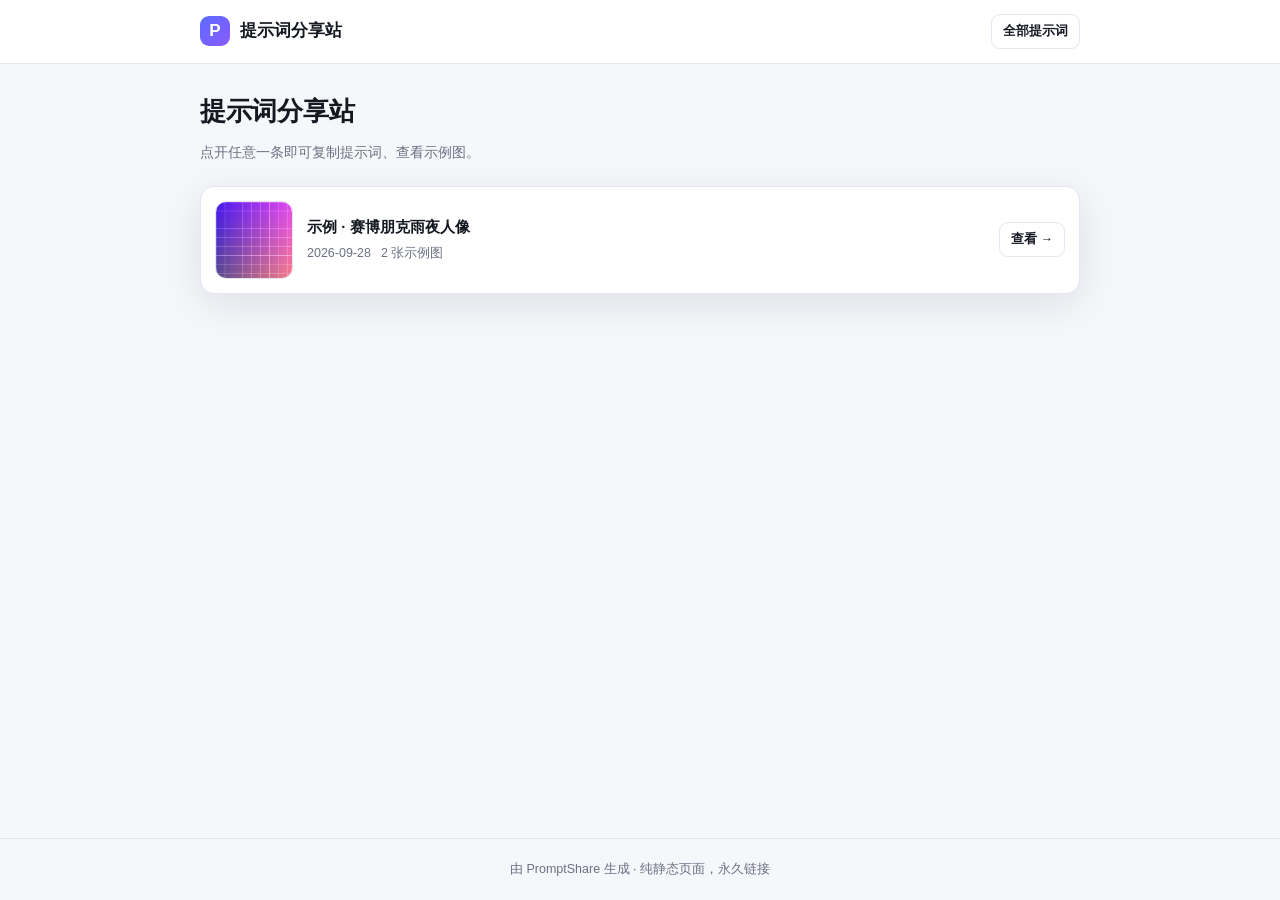
==== index.html @ d7512b42 "更新提示词站 2026-09-28 10:03" ====
<!DOCTYPE html>
<html lang="zh-CN">
<head>
<meta charset="UTF-8" />
<meta name="viewport" content="width=device-width, initial-scale=1" />
<title>提示词分享站</title>
<link rel="stylesheet" href="assets/style.css" />
<link rel="icon" href="data:image/svg+xml,%3Csvg xmlns='http://www.w3.org/2000/svg' viewBox='0 0 100 100'%3E%3Ctext y='.9em' font-size='90'%3E%F0%9F%93%9D%3C/text%3E%3C/svg%3E" />
</head>
<body>
<header class="top"><div class="inner">
  <a class="brand" href="index.html"><span class="brand-mark">P</span><span>提示词分享站</span></a>
  <a class="btn sm" href="index.html">全部提示词</a>
</div></header>
<main class="wrap">
  <h1>提示词分享站</h1>
  <p class="lead">点开任意一条即可复制提示词、查看示例图。</p>
  <div class="list">
    <a class="item" href="p/jgbd9d8hfj.html">
      <img src="assets/img/jgbd9d8hfj-1.png" alt="" loading="lazy" />
      <div class="b">
        <div class="t">示例 · 赛博朋克雨夜人像</div>
        <div class="s"><span>2026-09-28</span><span>2 张示例图</span></div>
      </div>
      <span class="btn sm">查看 →</span>
    </a>
</div>
</main>
<footer>由 PromptShare 生成 · 纯静态页面，永久链接</footer>
<div id="toast"></div>
<script src="assets/app.js"></script>
</body>
</html>
---- assets/style.css ----
/* PromptShare 静态站样式 */
:root{
  --bg:#f6f7fb;--panel:#fff;--panel-2:#f0f2f8;--text:#141821;--muted:#6a7182;
  --line:#e3e6ef;--brand:#5b6cff;--brand-2:#8a5bff;--code-bg:#0f1220;--code-text:#e6e9f5;
  --shadow:0 10px 40px rgba(20,24,33,.10);--radius:16px;
}
@media (prefers-color-scheme:dark){
  :root{--bg:#0b0d14;--panel:#141824;--panel-2:#1b2030;--text:#e9ecf5;--muted:#9aa2b5;
    --line:#242a3a;--brand:#7c8bff;--brand-2:#a97bff;--code-bg:#0a0c14;--code-text:#dfe4f4;
    --shadow:0 10px 40px rgba(0,0,0,.45);}
}
*{box-sizing:border-box}
body{margin:0;background:var(--bg);color:var(--text);min-height:100vh;display:flex;flex-direction:column;
  font:15px/1.65 -apple-system,BlinkMacSystemFont,"Segoe UI","PingFang SC","Hiragino Sans GB","Microsoft YaHei",sans-serif;
  -webkit-font-smoothing:antialiased}
a{color:var(--brand);text-decoration:none}
.wrap{flex:1;width:100%;max-width:920px;margin:0 auto;padding:26px 20px 60px}
header.top{border-bottom:1px solid var(--line);background:var(--panel)}
header.top .inner{max-width:920px;margin:0 auto;padding:14px 20px;display:flex;align-items:center;justify-content:space-between;gap:12px}
.brand{display:flex;align-items:center;gap:10px;color:var(--text);font-weight:600;font-size:17px}
.brand-mark{width:30px;height:30px;border-radius:9px;display:grid;place-items:center;color:#fff;font-weight:800;
  background:linear-gradient(135deg,var(--brand),var(--brand-2))}
.brand b{color:var(--brand)}
h1{font-size:26px;margin:0 0 8px;letter-spacing:-.3px;word-break:break-word}
h2{font-size:15px;margin:0}
.lead{color:#6a7182;font-size:14px;margin:0 0 22px}
.card{background:var(--panel);border:1px solid var(--line);border-radius:var(--radius);box-shadow:var(--shadow);padding:20px;margin-bottom:16px}
.meta{color:var(--muted);font-size:13px;display:flex;gap:12px;flex-wrap:wrap;margin-top:4px}
.chip{padding:3px 10px;border-radius:999px;background:var(--panel-2);border:1px solid var(--line);font-size:12.5px;color:var(--muted)}
.block{margin-bottom:16px;background:var(--panel);border:1px solid var(--line);border-radius:var(--radius);box-shadow:var(--shadow);padding:18px}
.block-head{display:flex;justify-content:space-between;align-items:center;gap:10px;margin-bottom:10px}
.block-head h2{display:flex;align-items:center;gap:7px}
pre.prompt{margin:0;padding:16px;border-radius:12px;background:var(--code-bg);color:var(--code-text);
  font-family:ui-monospace,SFMono-Regular,Menlo,Consolas,monospace;font-size:13.5px;line-height:1.72;
  white-space:pre-wrap;word-break:break-word;overflow:auto}
.notes{color:var(--muted);font-size:14px;white-space:pre-wrap}
.btn{display:inline-flex;align-items:center;gap:6px;cursor:pointer;padding:9px 16px;border-radius:11px;
  border:1px solid var(--line);background:var(--panel);color:var(--text);font:inherit;font-size:13.5px;font-weight:600;transition:.18s}
.btn:hover{transform:translateY(-1px);box-shadow:var(--shadow)}
.btn.primary{background:linear-gradient(135deg,var(--brand),var(--brand-2));border-color:transparent;color:#fff}
.btn.sm{padding:6px 11px;font-size:12.5px;border-radius:9px}
.gallery{display:grid;grid-template-columns:repeat(auto-fill,minmax(170px,1fr));gap:12px}
.gallery a{display:block;border-radius:13px;overflow:hidden;border:1px solid var(--line);background:var(--panel-2)}
.gallery img{width:100%;display:block;aspect-ratio:1;object-fit:cover;transition:.25s}
.gallery a:hover img{transform:scale(1.04)}
.list{display:flex;flex-direction:column;gap:12px}
.item{display:flex;gap:14px;align-items:center;padding:14px;border:1px solid var(--line);border-radius:14px;
  background:var(--panel);box-shadow:var(--shadow);color:var(--text)}
.item img,.item .ph{width:78px;height:78px;border-radius:11px;object-fit:cover;flex:0 0 auto;background:var(--panel-2);border:1px solid var(--line)}
.item .ph{display:grid;place-items:center;color:var(--muted);font-size:22px;border-style:dashed}
.item .b{flex:1;min-width:0}
.item .t{font-weight:600;margin-bottom:3px;word-break:break-word}
.item .s{color:var(--muted);font-size:12.5px;display:flex;gap:10px;flex-wrap:wrap}
.empty{text-align:center;color:var(--muted);padding:50px 20px}
.empty .big{font-size:34px;margin-bottom:10px}
footer{text-align:center;color:var(--muted);font-size:12.5px;padding:20px;border-top:1px solid var(--line)}
.back{display:inline-block;margin-bottom:14px;font-size:13.5px;color:var(--muted)}
#toast{position:fixed;left:50%;bottom:26px;transform:translateX(-50%);background:#141824;color:#fff;
  padding:10px 18px;border-radius:11px;font-size:13.5px;box-shadow:0 12px 34px rgba(0,0,0,.35);display:none}
@media (max-width:620px){.wrap{padding:18px 14px 44px}h1{font-size:21px}.item img,.item .ph{width:60px;height:60px}}
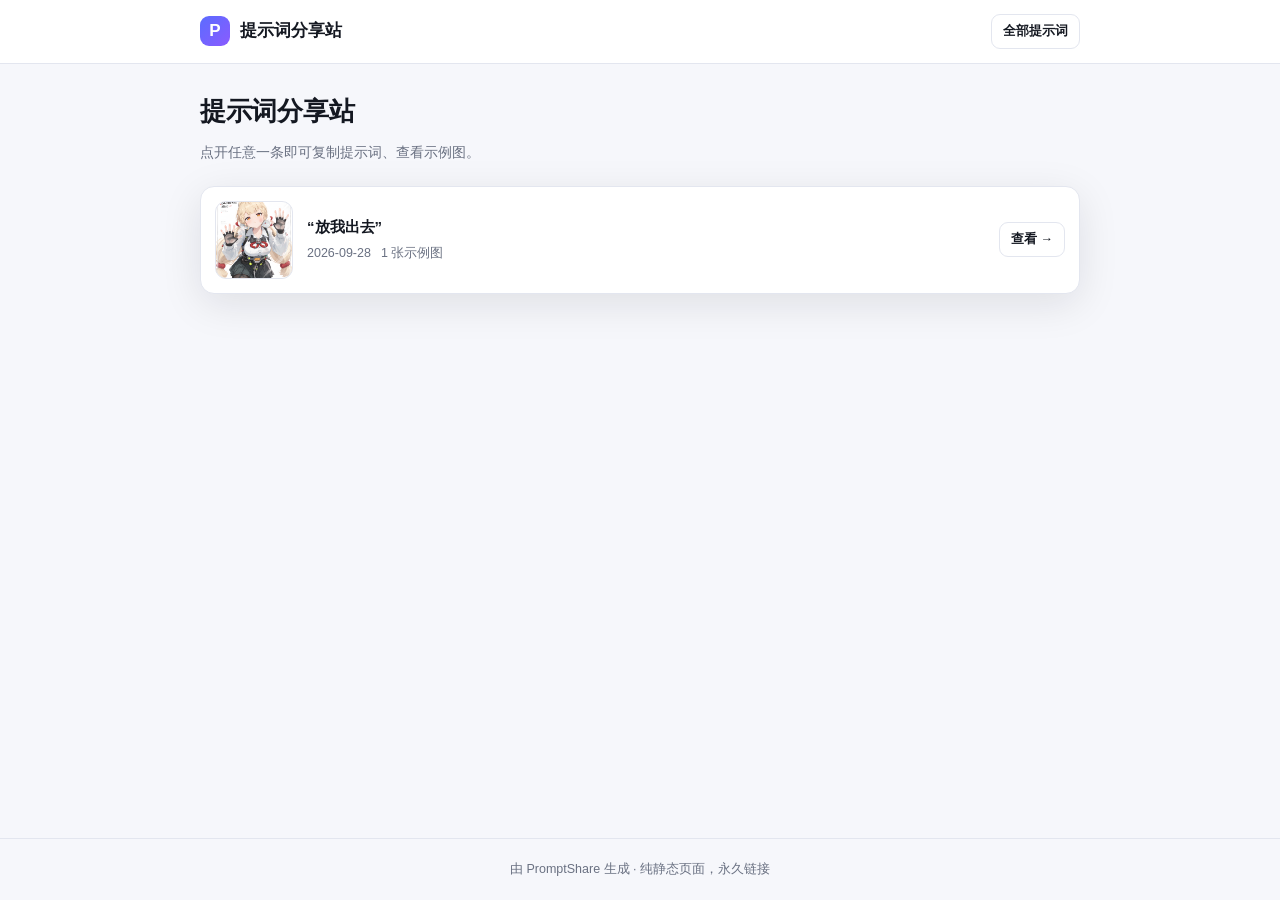
==== commit 8c139f9a: "更新提示词站 2026-09-28 12:59" ====
--- a/index.html
+++ b/index.html
@@ -16,11 +16,11 @@
   <h1>提示词分享站</h1>
   <p class="lead">点开任意一条即可复制提示词、查看示例图。</p>
   <div class="list">
-    <a class="item" href="p/jgbd9d8hfj.html">
-      <img src="assets/img/jgbd9d8hfj-1.png" alt="" loading="lazy" />
+    <a class="item" href="p/pk44fd88e3.html">
+      <img src="assets/img/pk44fd88e3-3.png" alt="" loading="lazy" />
       <div class="b">
-        <div class="t">示例 · 赛博朋克雨夜人像</div>
-        <div class="s"><span>2026-09-28</span><span>2 张示例图</span></div>
+        <div class="t">“放我出去”</div>
+        <div class="s"><span>2026-09-28</span><span>1 张示例图</span></div>
       </div>
       <span class="btn sm">查看 →</span>
     </a>
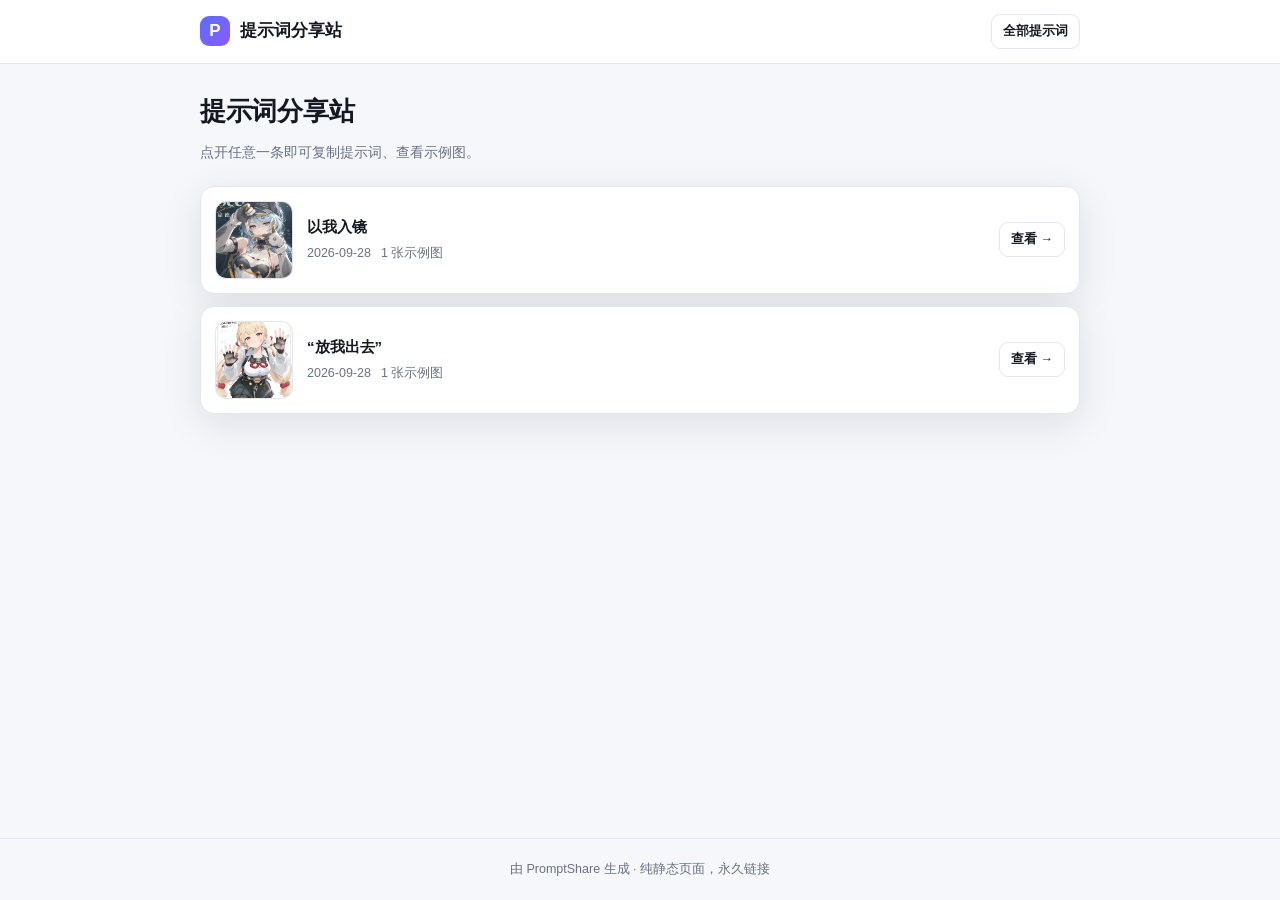
==== commit 82a8539a: "更新提示词站 2026-09-28 13:09" ====
--- a/index.html
+++ b/index.html
@@ -16,6 +16,14 @@
   <h1>提示词分享站</h1>
   <p class="lead">点开任意一条即可复制提示词、查看示例图。</p>
   <div class="list">
+    <a class="item" href="p/84nsdgawbj.html">
+      <img src="assets/img/84nsdgawbj-4.png" alt="" loading="lazy" />
+      <div class="b">
+        <div class="t">以我入镜</div>
+        <div class="s"><span>2026-09-28</span><span>1 张示例图</span></div>
+      </div>
+      <span class="btn sm">查看 →</span>
+    </a>
     <a class="item" href="p/pk44fd88e3.html">
       <img src="assets/img/pk44fd88e3-3.png" alt="" loading="lazy" />
       <div class="b">
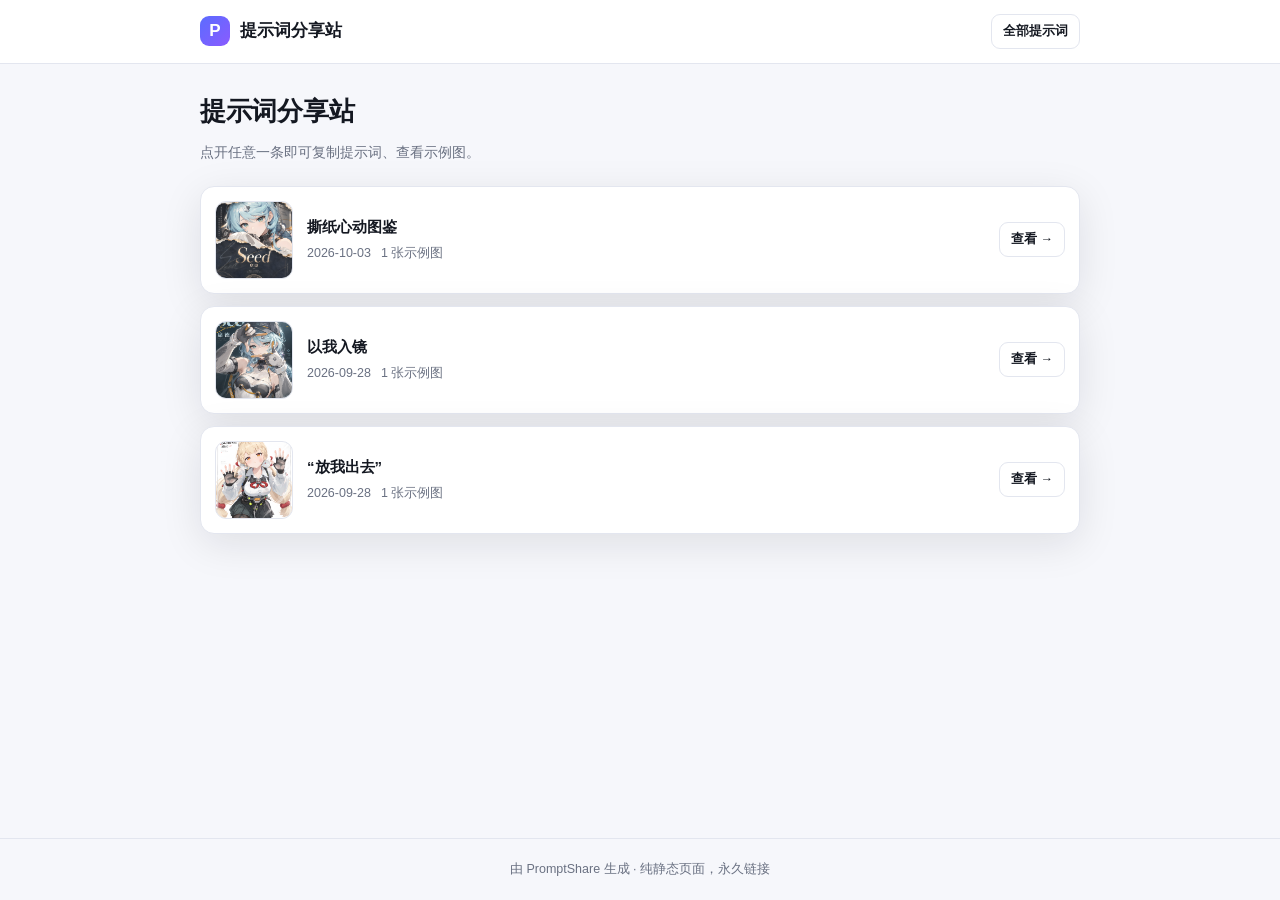
==== commit f360f02b: "更新提示词站 2026-10-03 12:57" ====
--- a/index.html
+++ b/index.html
@@ -16,6 +16,14 @@
   <h1>提示词分享站</h1>
   <p class="lead">点开任意一条即可复制提示词、查看示例图。</p>
   <div class="list">
+    <a class="item" href="p/ps89rvdfnc.html">
+      <img src="assets/img/ps89rvdfnc-5.png" alt="" loading="lazy" />
+      <div class="b">
+        <div class="t">撕纸心动图鉴</div>
+        <div class="s"><span>2026-10-03</span><span>1 张示例图</span></div>
+      </div>
+      <span class="btn sm">查看 →</span>
+    </a>
     <a class="item" href="p/84nsdgawbj.html">
       <img src="assets/img/84nsdgawbj-4.png" alt="" loading="lazy" />
       <div class="b">
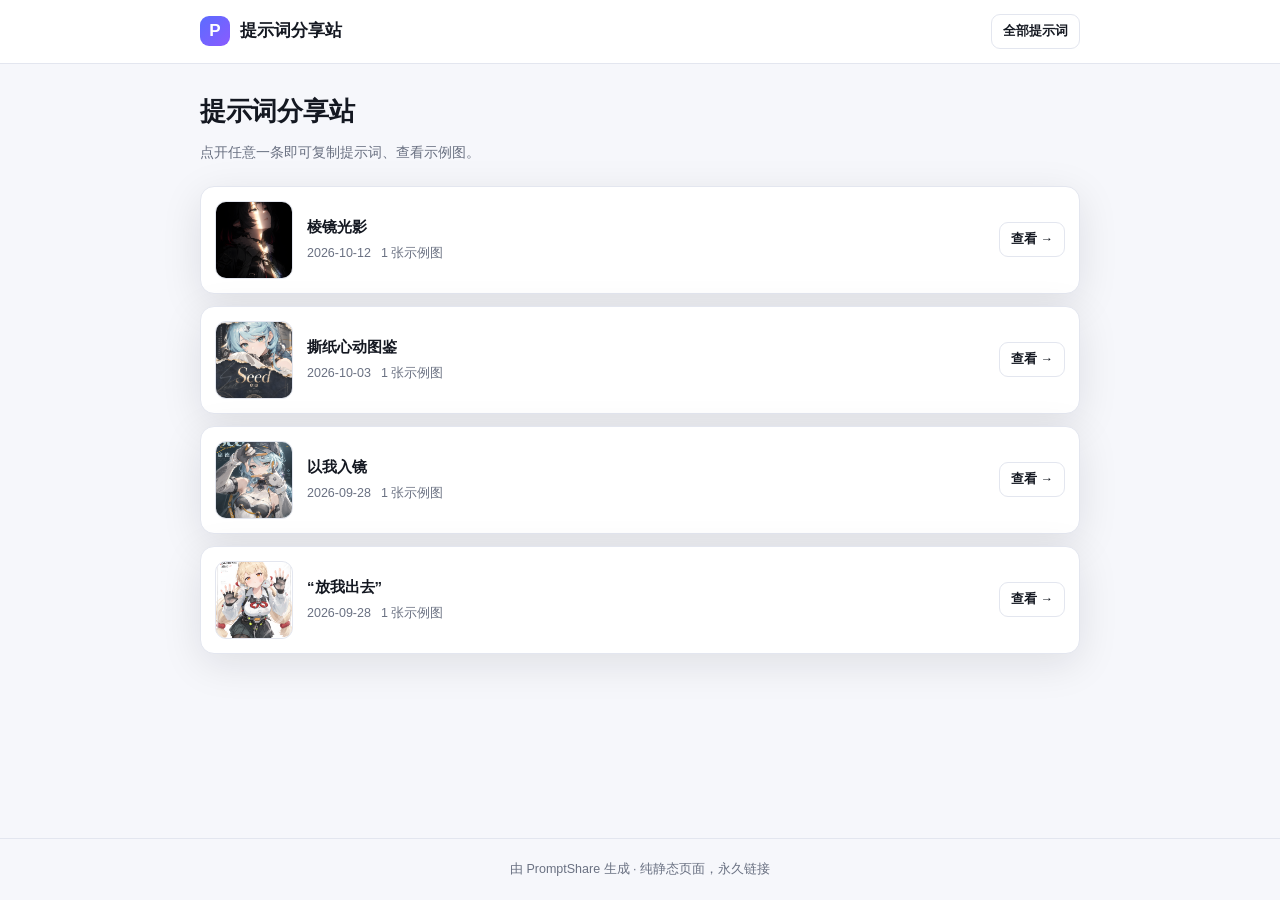
==== commit 7478048d: "更新提示词站 2026-10-12 09:59" ====
--- a/index.html
+++ b/index.html
@@ -16,6 +16,14 @@
   <h1>提示词分享站</h1>
   <p class="lead">点开任意一条即可复制提示词、查看示例图。</p>
   <div class="list">
+    <a class="item" href="p/pp9fn4urxp.html">
+      <img src="assets/img/pp9fn4urxp-6.png" alt="" loading="lazy" />
+      <div class="b">
+        <div class="t">棱镜光影</div>
+        <div class="s"><span>2026-10-12</span><span>1 张示例图</span></div>
+      </div>
+      <span class="btn sm">查看 →</span>
+    </a>
     <a class="item" href="p/ps89rvdfnc.html">
       <img src="assets/img/ps89rvdfnc-5.png" alt="" loading="lazy" />
       <div class="b">
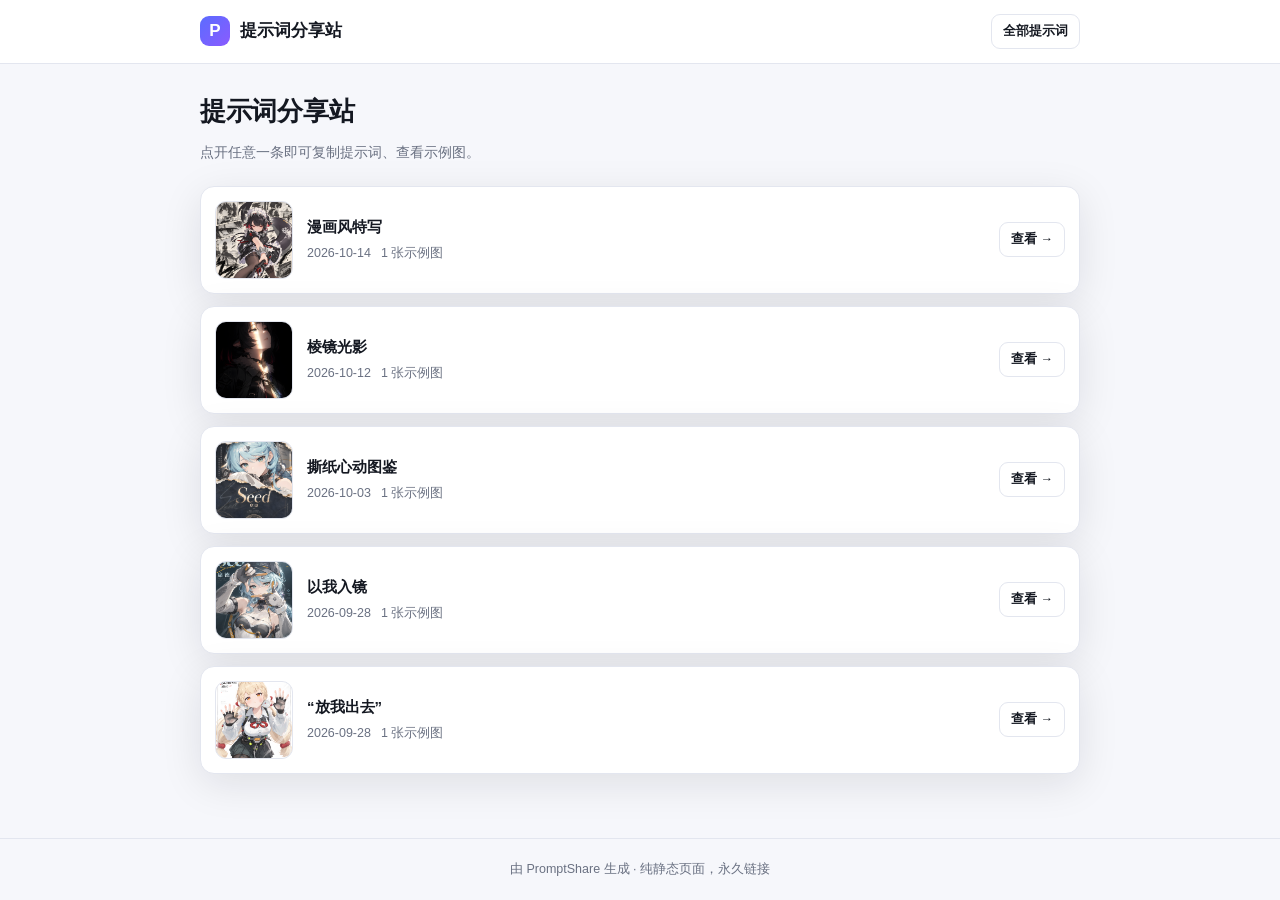
==== commit 795982a2: "更新提示词站 2026-10-14 00:16" ====
--- a/index.html
+++ b/index.html
@@ -16,6 +16,14 @@
   <h1>提示词分享站</h1>
   <p class="lead">点开任意一条即可复制提示词、查看示例图。</p>
   <div class="list">
+    <a class="item" href="p/xdgwgz7d54.html">
+      <img src="assets/img/xdgwgz7d54-7.png" alt="" loading="lazy" />
+      <div class="b">
+        <div class="t">漫画风特写</div>
+        <div class="s"><span>2026-10-14</span><span>1 张示例图</span></div>
+      </div>
+      <span class="btn sm">查看 →</span>
+    </a>
     <a class="item" href="p/pp9fn4urxp.html">
       <img src="assets/img/pp9fn4urxp-6.png" alt="" loading="lazy" />
       <div class="b">
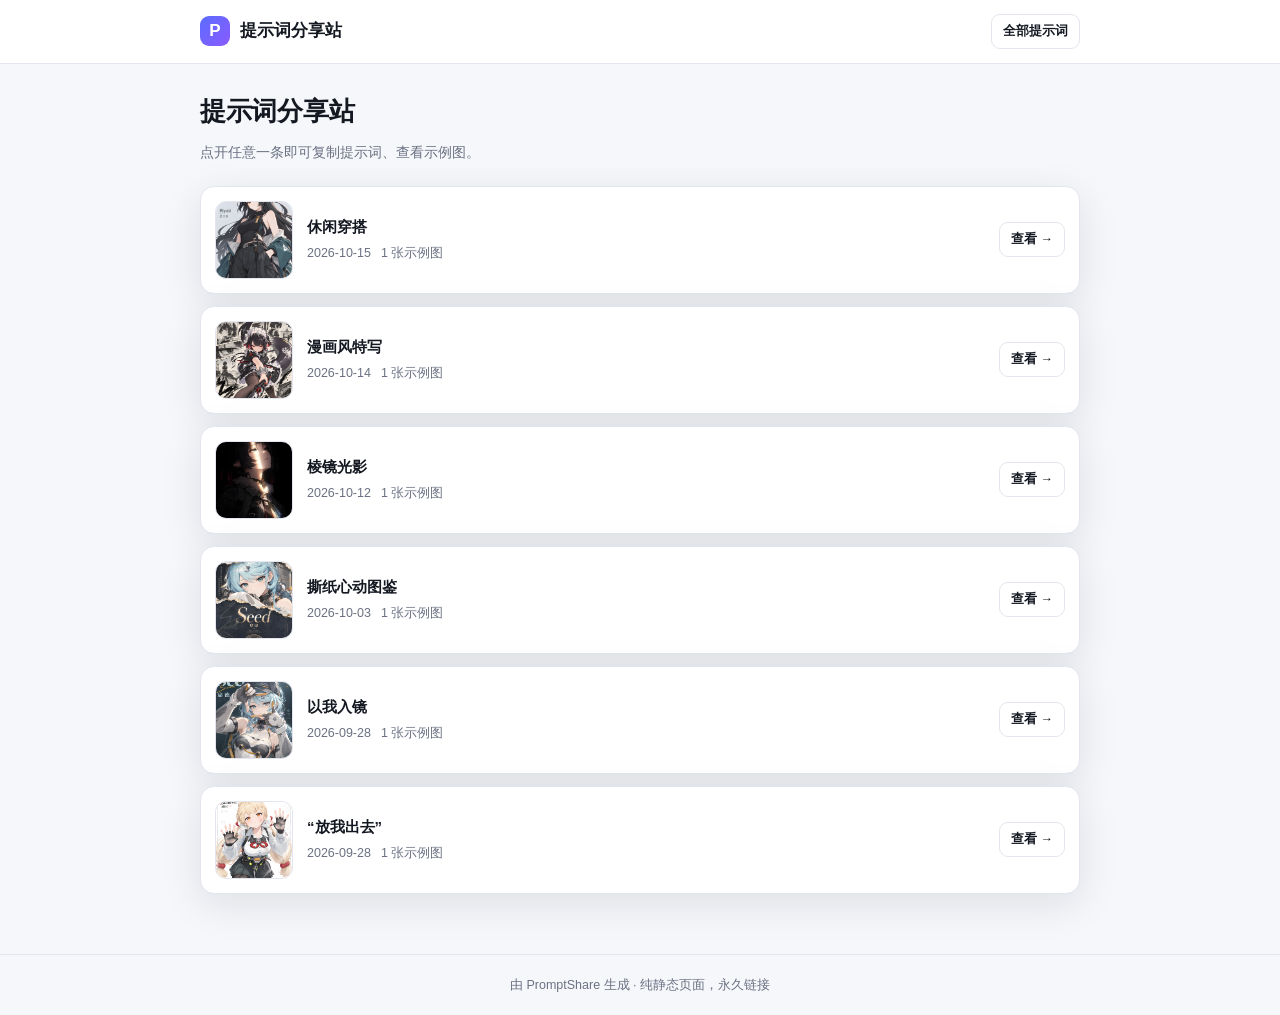
==== commit ff375dd8: "更新提示词站 2026-10-15 14:02" ====
--- a/index.html
+++ b/index.html
@@ -16,6 +16,14 @@
   <h1>提示词分享站</h1>
   <p class="lead">点开任意一条即可复制提示词、查看示例图。</p>
   <div class="list">
+    <a class="item" href="p/ndnbm779zq.html">
+      <img src="assets/img/ndnbm779zq-8.png" alt="" loading="lazy" />
+      <div class="b">
+        <div class="t">休闲穿搭</div>
+        <div class="s"><span>2026-10-15</span><span>1 张示例图</span></div>
+      </div>
+      <span class="btn sm">查看 →</span>
+    </a>
     <a class="item" href="p/xdgwgz7d54.html">
       <img src="assets/img/xdgwgz7d54-7.png" alt="" loading="lazy" />
       <div class="b">
